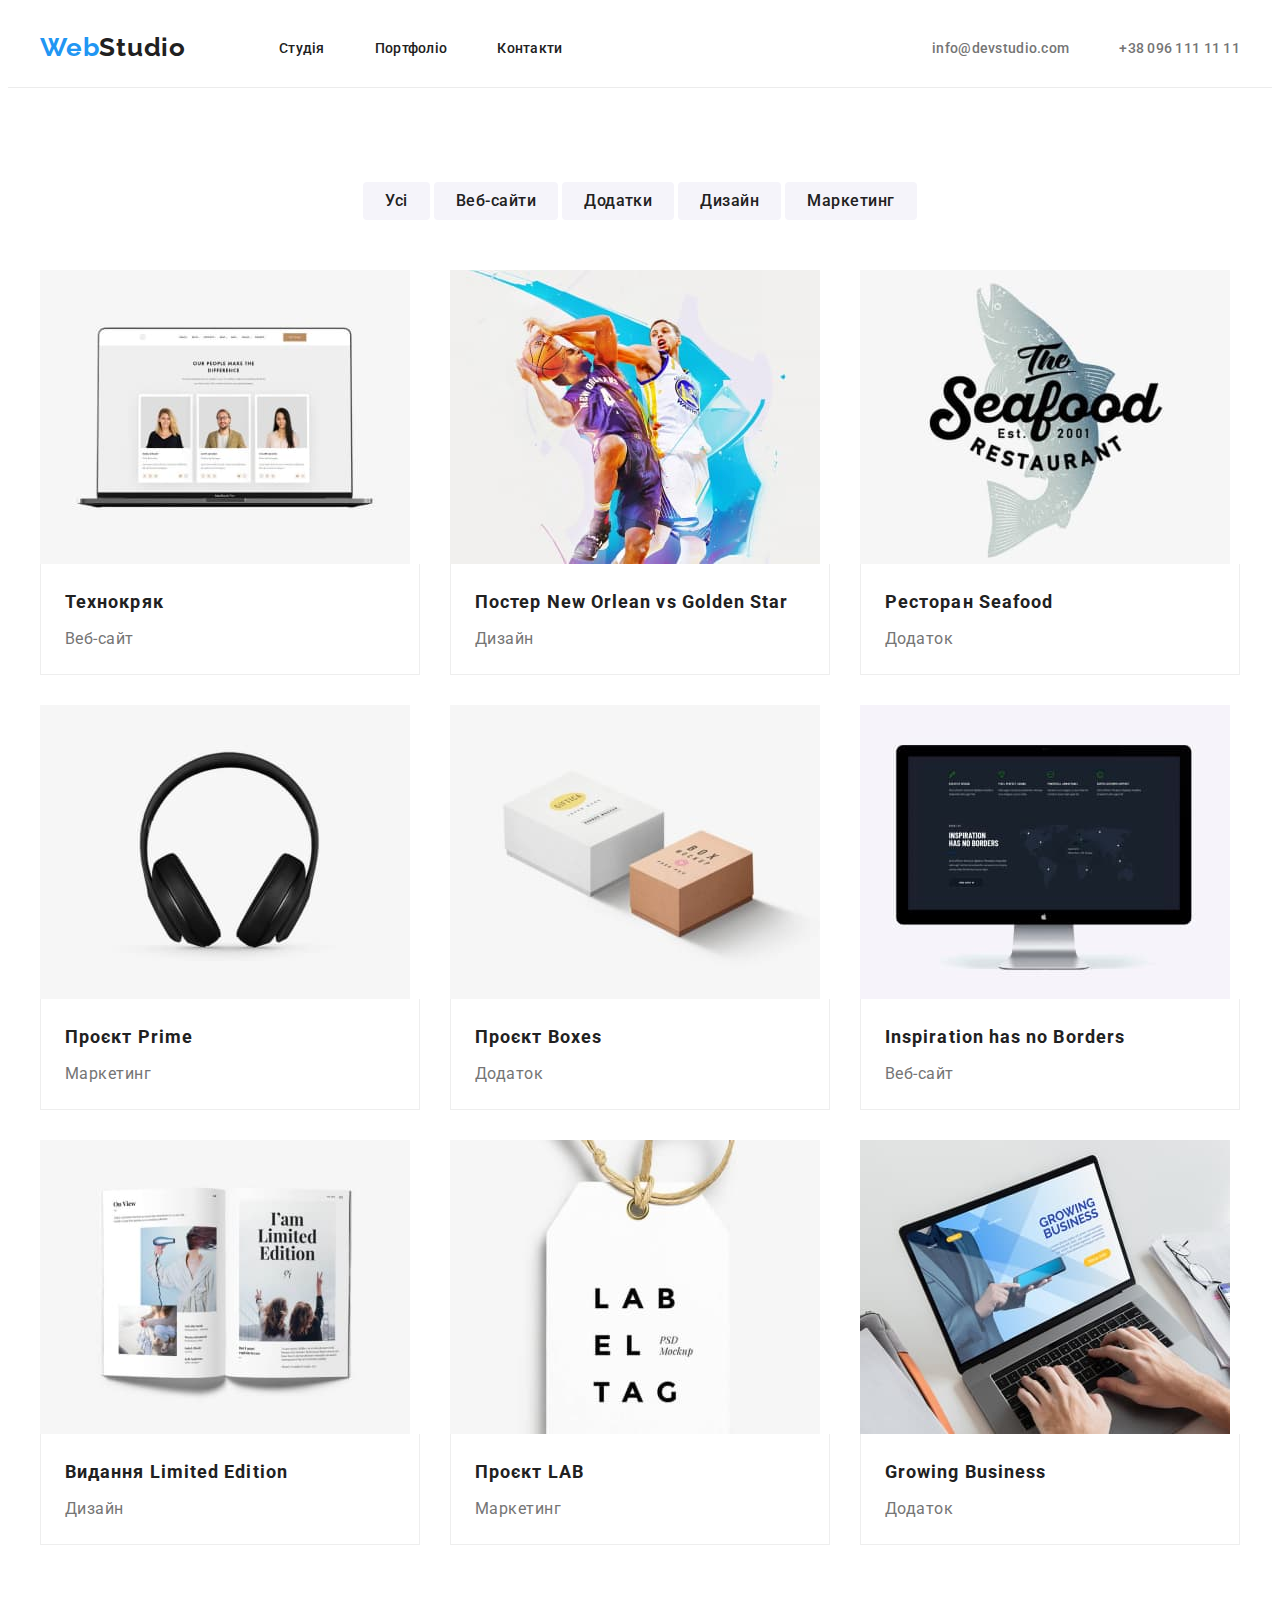
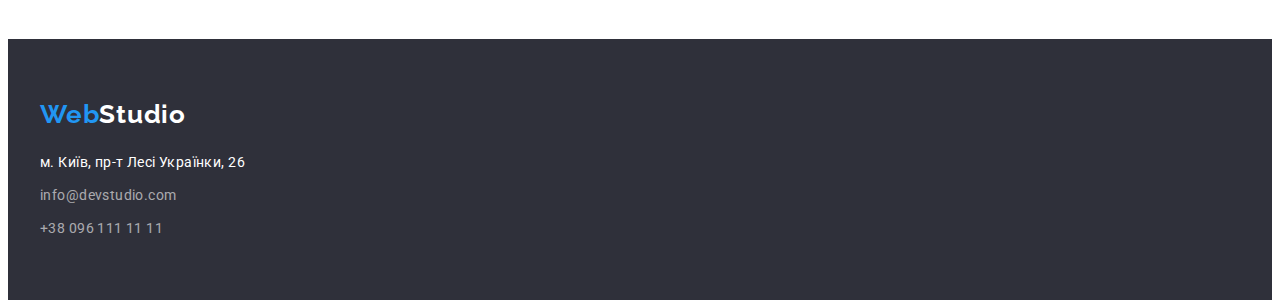
==== portfolio.html @ 1525b80c "Initial commit" ====
<!DOCTYPE html>
<html lang="uk">
  <head>
    <meta charset="UTF-8" />
    <meta http-equiv="X-UA-Compatible" content="IE=edge" />
    <meta name="viewport" content="width=device-width, initial-scale=1.0" />
    <title>Portfolio</title>
    <link rel="preconnect" href="https://fonts.googleapis.com" />
    <link rel="preconnect" href="https://fonts.gstatic.com" crossorigin />
    <link
      href="https://fonts.googleapis.com/css2?family=Raleway:wght@700&family=Roboto:wght@400;500;700;900&display=swap"
      rel="stylesheet"
    />
    <link
      rel="stylesheet"
      href="https://cdnjs.cloudflare.com/ajax/libs/modern-normalize/1.1.0/modern-normalize.min.css"
      integrity="sha512-wpPYUAdjBVSE4KJnH1VR1HeZfpl1ub8YT/NKx4PuQ5NmX2tKuGu6U/JRp5y+Y8XG2tV+wKQpNHVUX03MfMFn9Q=="
      crossorigin="anonymous"
      referrerpolicy="no-referrer"
    />
    <link rel="stylesheet" href="./css/styles.css" />
  </head>
  <body>
    <!-- верхня лінія -->
    <header class="header">
      <div class="header-container container">
        <a href="./" class="logotype-header link">
          Web<span class="logo-studio">Studio</span>
        </a>
        <nav class="header-nav">
          <ul class="nav-list header-nav-list list">
            <li class="nav-item">
              <a href="./index.html" class="nav-link link">Студія</a>
            </li>
            <li class="nav-item">
              <a href="./portfolio.html" class="nav-link link">Портфоліо</a>
            </li>
            <li class="nav-item">
              <a href="" class="nav-link link">Контакти</a>
            </li>
          </ul>
        </nav>
        <ul class="adress-header list">
          <li class="adress-item-header">
            <a
              href="mailto:info@devstudio.com"
              lang="en"
              class="header-mail link"
            >
              info@devstudio.com
            </a>
          </li>
          <li class="adress-item-header">
            <a href="tel:+380961111111" class="header-tel link"
              >+38 096 111 11 11
            </a>
          </li>
        </ul>
      </div>
    </header>
    <main>
      <section class="section main-section">
        <div class="container">
          <h1 class="visually-hidden">Portfolio</h1>
          <ul class="btn-list list">
            <li class="btn-item">
              <button class="filter-all filitr-btn" type="button">Усі</button>
            </li>
            <li class="btn-item">
              <button class="filitr-btn" type="button">Веб-сайти</button>
            </li>
            <li class="btn-item">
              <button class="filitr-btn" type="button">Додатки</button>
            </li>
            <li class="btn-item">
              <button class="filitr-btn" type="button">Дизайн</button>
            </li>
            <li class="btn-item">
              <button class="filitr-btn" type="button">Маркетинг</button>
            </li>
          </ul>
          <ul class="cards-set projects-list list">
            <li class="card-set-item projects">
              <a href="">
                <img
                  class="img"
                  width="370"
                  height="294"
                  src="./images/technocrack.jpg"
                  alt="веб-сайт"
                />
              </a>
              <div class="description-items">
                <h3 class="title-projects">Технокряк</h3>
                <p class="projects-description">Веб-сайт</p>
              </div>
            </li>
            <li class="card-set-item projects">
              <img
                class="img"
                width="370"
                height="294"
                src="./images/poster.jpg"
                alt="постер"
              />
              <div class="description-items">
                <h3 class="title-projects">
                  Постер <span lang="en">New Orlean vs Golden Star</span>
                </h3>
                <p class="projects-description">Дизайн</p>
              </div>
            </li>
            <li class="card-set-item projects">
              <img
                class="img"
                width="370"
                height="294"
                src="./images/restoran.jpg"
                alt="логотип ресторана"
              />
              <div class="description-items">
                <h3 class="title-projects">
                  Ресторан <span lang="en">Seafood</span>
                </h3>
                <p class="projects-description">Додаток</p>
              </div>
            </li>
            <li class="card-set-item projects">
              <img
                class="img"
                width="370"
                height="294"
                src="./images/prime.jpg"
                alt="навушники"
              />
              <div class="description-items">
                <h3 class="title-projects">
                  Проєкт <span lang="en">Prime</span>
                </h3>
                <p class="projects-description">Маркетинг</p>
              </div>
            </li>
            <li class="card-set-item projects">
              <img
                class="img"
                width="370"
                height="294"
                src="./images/boxes.jpg"
                alt="коробки"
              />
              <div class="description-items">
                <h3 class="title-projects">
                  Проєкт <span lang="en">Boxes</span>
                </h3>
                <p class="projects-description">Додаток</p>
              </div>
            </li>
            <li class="card-set-item projects">
              <img
                class="img"
                width="370"
                height="294"
                src="./images/inspiration.jpg"
                alt="монітор"
              />
              <div class="description-items">
                <h3 lang="en" class="title-projects">
                  Inspiration has no Borders
                </h3>
                <p class="projects-description">Веб-сайт</p>
              </div>
            </li>
            <li class="card-set-item projects">
              <img
                class="img"
                width="370"
                height="294"
                src="./images/limited.jpg"
                alt="журнал"
              />
              <div class="description-items">
                <h3 class="title-projects">
                  Видання <span lang="en">Limited Edition</span>
                </h3>
                <p class="projects-description">Дизайн</p>
              </div>
            </li>
            <li class="card-set-item projects">
              <img
                class="img"
                width="370"
                height="294"
                src="./images/lab.jpg"
                alt="єтікетка"
              />
              <div class="description-items">
                <h3 class="title-projects">
                  Проєкт <span lang="en">LAB</span>
                </h3>
                <p class="projects-description">Маркетинг</p>
              </div>
            </li>
            <li class="card-set-item projects">
              <img
                class="img"
                width="370"
                height="294"
                src="./images/business.jpg"
                alt="ноутбук"
              />
              <div class="description-items">
                <h3 lang="en" class="title-projects">Growing Business</h3>
                <p class="projects-description">Додаток</p>
              </div>
            </li>
          </ul>
        </div>
      </section>
    </main>
    <!-- підвал -->
    <footer class="footer">
      <div class="footer-container container">
        <a href="./" class="logotype-footer link"
          >Web<span class="logo-studio-footer">Studio</span>
        </a>
        <!-- address -->
        <address class="address-footer">
          <ul class="adress-list list">
            <li class="adress-item">
              <a
                class="adress-map link"
                href="https://goo.gl/maps/VwWJLxUoPXXP8kAFA"
                target="_blank"
                title="maps-google"
                >м. Київ, пр-т Лесі Українки, 26
              </a>
            </li>
            <li class="adress-item">
              <a
                lang="en"
                class="footer-mail link"
                href="mailto:info@devstudio.com"
                >info@devstudio.com</a
              >
            </li>
            <li class="adress-item">
              <a class="footer-tel link" href="tel:+380961111111"
                >+38 096 111 11 11</a
              >
            </li>
          </ul>
        </address>
      </div>
    </footer>
  </body>
</html>
---- css/styles.css ----
body {
  font-family: "roboto", sans-serif;
  color: var(--body-color);
  background-color: var(--body-background);
  /* width: 1600px; */
}
:root {
  --brand-color: #2196f3;
  --body-background: #ffffff;
  --body-color: #212121;
  --hover-focus-color-link: #2196f3;
  --tel-mail-footer-color: rgba(255, 255, 255, 0.6);
  --tel-mail-header-color: #757575;
  --indent: 30px;
  --items: 4;
}
/* reset start */
h1,
h2,
h3,
h4,
h5,
h6,
p {
  margin: 0;
}
.link {
  text-decoration: none;
  color: currentColor;
}
.list {
  list-style: none;
  margin: 0;
  padding: 0;
}
.img {
  display: block;
  max-width: 100%;
  height: auto;
}
/* reset end */
.container {
  width: 1200px;
  padding-left: 15px;
  padding-right: 15px;
  margin-left: auto;
  margin-right: auto;
}
.section {
  padding: 94px 0%;
}
.title-group {
  margin-bottom: 50px;
}
.cards-set {
  display: flex;
  flex-wrap: wrap;
  gap: var(--indent);
}
.card-set-item {
  flex-basis: calc(
    (100% - var(--indent) * (var(--items) - 1)) / (var(--items))
  );
}
/* ===============header================= */
.header {
  border-bottom: 1px solid #ececec;
}
.header-container {
  display: flex;
  align-items: center;
  flex-basis: 1200px;
  padding-left: 15px;
  padding-right: 15px;
}

.logotype-header {
  font-family: "Raleway", sans-serif;
  font-weight: 700;
  font-size: 26px;
  line-height: calc(31 / 26);
  letter-spacing: 0.03em;
  color: var(--brand-color);
  margin-right: 93px;
}
.logo-studio {
  color: #212121;
}
.header-nav {
  margin-right: auto;
}
.header-nav-list {
  display: flex;
  align-items: center;
  gap: 50px;
}
.nav-list {
}
.nav-item {
}
.nav-link {
  font-weight: 500;
  font-size: 14px;
  line-height: calc(16 / 14);
  letter-spacing: 0.02em;
  color: #212121;
}
.nav-link:hover,
.nav-link:focus {
  color: var(--hover-focus-color-link);
}
.nav-link,
.header-mail,
.header-tel {
  display: block;
  padding-top: 31.5px;
  padding-bottom: 31.5px;
}
.adress-header {
  display: flex;
  align-items: center;
  gap: 50px;
}
.adress-item-header {
  font-weight: 500;
  font-size: 14px;
  line-height: calc(16 / 14);
  letter-spacing: 0.02em;
}
.header-tel,
.header-mail {
  color: var(--tel-mail-header-color);
}
.header-mail:hover,
.header-mail:focus,
.header-tel:hover,
.header-tel:focus {
  color: var(--hover-focus-color-link);
}
/* ==============main============== */
/*-------------- title------------ */
.section-title {
  background-color: #2f303a;
  padding-top: 200px;
  padding-bottom: 200px;
}

.title {
  margin: auto;
  font-weight: 900;
  font-size: 44px;
  line-height: calc(60 / 44);
  text-align: center;
  letter-spacing: 0.06em;
  text-transform: uppercase;
  color: #ffffff;
  width: 700px;
  margin-bottom: 30px;
}
.title-btn {
  font-family: inherit;
  font-weight: 700;
  font-size: 16px;
  line-height: calc(30 / 16);
  letter-spacing: 0.06em;
  cursor: pointer;
  color: #ffffff;
  background: #2196f3;
  box-shadow: 0px 4px 4px rgba(0, 0, 0, 0.15);
  border-radius: 4px;
  display: block;
  margin: auto;
  padding: 8px 30px;
  min-width: 216px;
  min-height: 50px;
}
.title-btn:hover,
.title-btn:focus {
  background: #188ce8;
  box-shadow: 0px 4px 4px rgba(0, 0, 0, 0.15);
  border-radius: 4px;
}
/* -------------------main-porfolio------------------ */
.visually-hidden {
  position: absolute;
  white-space: nowrap;
  width: 1px;
  height: 1px;
  overflow: hidden;
  border: 0;
  padding: 0;
  clip: rect(0 0 0 0);
  clip-path: inset(50%);
  margin: -1px;
}
.main-section {
}
.btn-list {
  text-align: center;
  margin-bottom: 50px;
}
.btn-item {
  display: inline;
}
.filter-all {
  padding: 6px 25px;
}
.filitr-btn {
  font-family: inherit;
  font-weight: 500;
  font-size: 16px;
  line-height: calc(26 / 16);
  text-align: center;
  letter-spacing: 0.03em;
  color: #212121;
  background: #f5f4fa;
  border-radius: 4px;
  cursor: pointer;
  border: #f5f4fa;
  padding: 6px 22px;
}
.filitr-btn:hover,
.filitr-btn:focus {
  color: #ffffff;
  background: #2196f3;
  box-shadow: 0px 3px 1px rgba(0, 0, 0, 0.1), 0px 1px 2px rgba(0, 0, 0, 0.08),
    0px 2px 2px rgba(0, 0, 0, 0.12);
  border-radius: 4px;
}
.projects-list {
}
.projects {
  --items: 3;
}
.description-items {
  padding: 20px 24px;
  border: 1px solid #eeeeee;
  border-top: none;
}
.title-projects {
  font-weight: 700;
  font-size: 18px;
  line-height: calc(36 / 18);
  letter-spacing: 0.06em;
  margin-bottom: 4px;
}
.projects-description {
  font-size: 16px;
  line-height: calc(30 / 16);
  letter-spacing: 0.03em;
  color: #757575;
}
/* --------------features--------------- */
.features {
  padding-bottom: 0;
}
.features-list {
  display: flex;
}
.features-item {
  margin-right: 30px;
}
.features-title {
  font-weight: 700;
  font-size: 14px;
  line-height: calc(16 / 14);
  letter-spacing: 0.03em;
  text-transform: uppercase;
  margin-bottom: 10px;
}
.features-text {
  font-size: 14px;
  line-height: calc(24 / 14);
  letter-spacing: 0.03em;
  color: #757575;
  width: 270px;
}
/* ---------------------------skills------------------ */
.skills {
}
.skills-title {
  font-weight: 700;
  font-size: 36px;
  line-height: 42px;
  text-align: center;
  letter-spacing: 0.03em;
}
.skills-list {
  display: flex;
}
.skills-photo {
  --items: 3;
}
.box {
}
/* ---------------------team------------------- */
.team {
}
.team-title {
  font-weight: 700;
  font-size: 36px;
  line-height: calc(42 / 36);
  text-align: center;
  letter-spacing: 0.03em;
}
.team-list {
}

.team-photo {
  box-shadow: 0px 1px 3px rgba(0, 0, 0, 0.12), 0px 1px 1px rgba(0, 0, 0, 0.14),
    0px 2px 1px rgba(0, 0, 0, 0.2);
  border-radius: 0px 0px 4px 4px;
}
.team-img {
}
.team-wraper {
  padding-top: 30px;
  padding-bottom: 30px;
}
.personal-name {
  font-weight: 500;
  font-size: 16px;
  line-height: calc(19 / 16);
  margin-bottom: 10px;
  text-align: center;
  letter-spacing: 0.03em;
}
.position {
  font-size: 16px;
  line-height: calc(19 / 16);
  text-align: center;
  letter-spacing: 0.03em;
  color: #757575;
}
/* =======================footer==================== */
.footer {
  background-color: #2f303a;
  padding-top: 60px;
  padding-bottom: 60px;
}
.footer-container {
}
.logotype-footer {
  font-family: "Raleway", sans-serif;
  font-weight: 700;
  font-size: 26px;
  line-height: calc(31 / 26);
  letter-spacing: 0.03em;
  color: var(--brand-color);
  width: 145px;
  display: block;
  margin-bottom: 20px;
}
.logo-studio-footer {
  color: #ffffff;
}
.address-footer {
}
.adress-item {
  font-style: normal;
  font-size: 14px;
  line-height: calc(24 / 14);
  letter-spacing: 0.03em;
}
.adress-item:not(:last-child) {
  margin-bottom: 9px;
}
.adress-map {
  color: #ffffff;
}
.adress-map:hover,
.adress-map:focus {
  color: var(--hover-focus-color-link);
}

.footer-mail,
.footer-tel {
  color: var(--tel-mail-footer-color);
}
.footer-mail:hover,
.footer-mail:focus,
.footer-tel:hover,
.footer-tel:focus {
  color: var(--hover-focus-color-link);
}
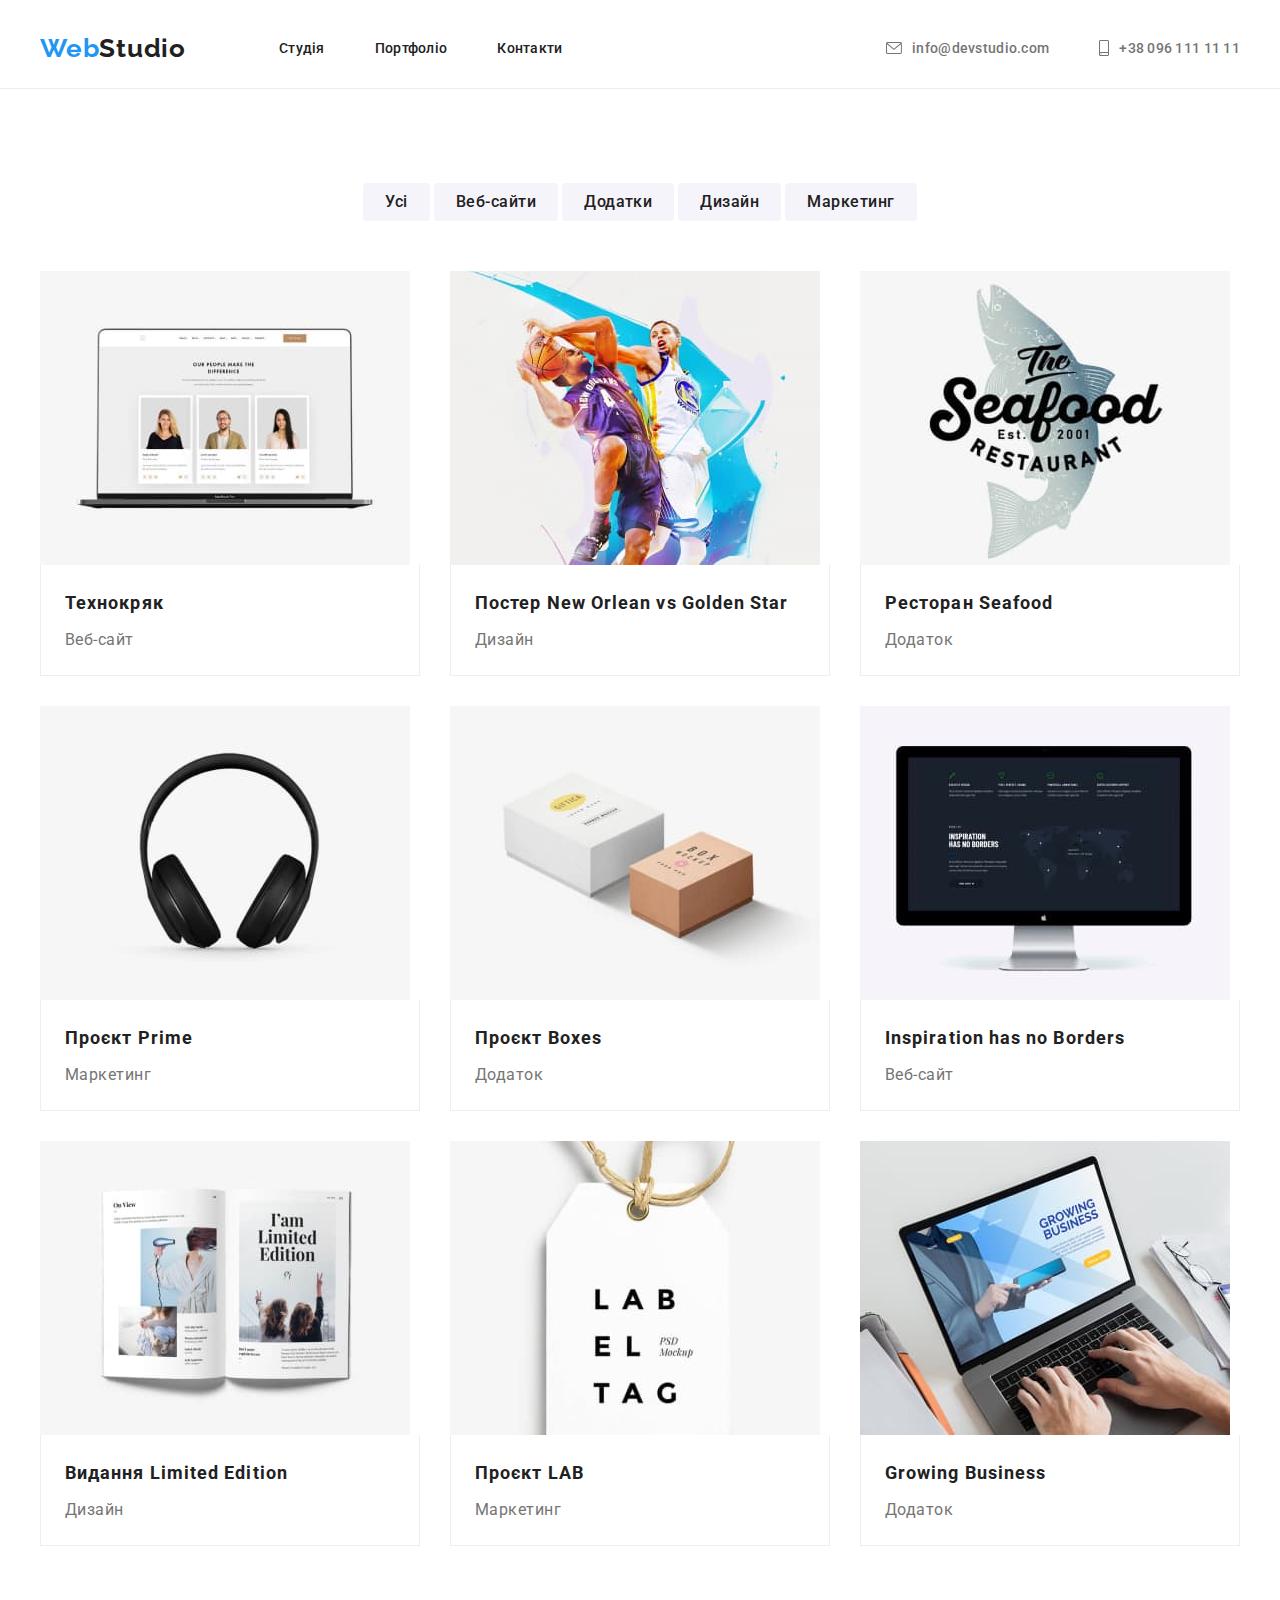
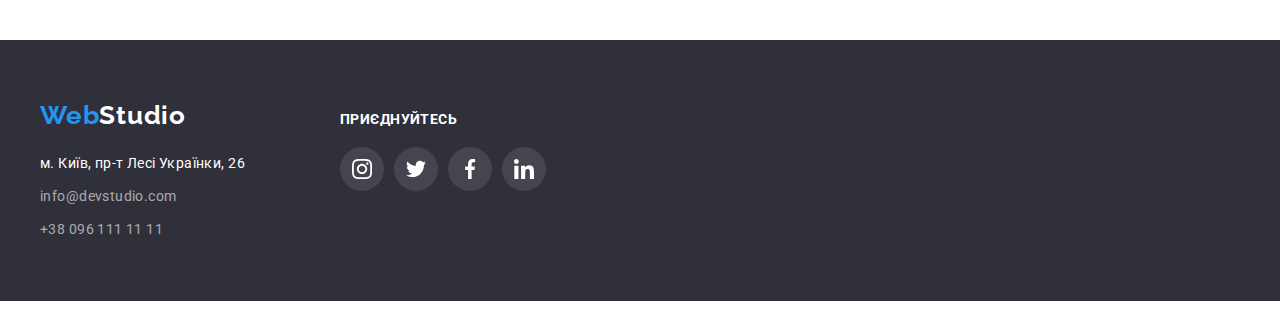
==== commit 7140c9ed: "добавлено іконки" ====
--- a/portfolio.html
+++ b/portfolio.html
@@ -47,12 +47,18 @@
               lang="en"
               class="header-mail link"
             >
+              <svg class="icon-mail">
+                <use xlink:href="./images/icons.svg#icon-envelope"></use>
+              </svg>
               info@devstudio.com
             </a>
           </li>
           <li class="adress-item-header">
             <a href="tel:+380961111111" class="header-tel link"
-              >+38 096 111 11 11
+              ><svg class="icon-tel">
+                <use xlink:href="./images/icons.svg#icon-smartphone"></use>
+              </svg>
+              +38 096 111 11 11
             </a>
           </li>
         </ul>
@@ -96,13 +102,15 @@
               </div>
             </li>
             <li class="card-set-item projects">
-              <img
-                class="img"
-                width="370"
-                height="294"
-                src="./images/poster.jpg"
-                alt="постер"
-              />
+              <a href="">
+                <img
+                  class="img"
+                  width="370"
+                  height="294"
+                  src="./images/poster.jpg"
+                  alt="постер"
+                />
+              </a>
               <div class="description-items">
                 <h3 class="title-projects">
                   Постер <span lang="en">New Orlean vs Golden Star</span>
@@ -111,13 +119,15 @@
               </div>
             </li>
             <li class="card-set-item projects">
-              <img
-                class="img"
-                width="370"
-                height="294"
-                src="./images/restoran.jpg"
-                alt="логотип ресторана"
-              />
+              <a href="">
+                <img
+                  class="img"
+                  width="370"
+                  height="294"
+                  src="./images/restoran.jpg"
+                  alt="логотип ресторана"
+                />
+              </a>
               <div class="description-items">
                 <h3 class="title-projects">
                   Ресторан <span lang="en">Seafood</span>
@@ -126,13 +136,15 @@
               </div>
             </li>
             <li class="card-set-item projects">
-              <img
-                class="img"
-                width="370"
-                height="294"
-                src="./images/prime.jpg"
-                alt="навушники"
-              />
+              <a href="">
+                <img
+                  class="img"
+                  width="370"
+                  height="294"
+                  src="./images/prime.jpg"
+                  alt="навушники"
+                />
+              </a>
               <div class="description-items">
                 <h3 class="title-projects">
                   Проєкт <span lang="en">Prime</span>
@@ -141,13 +153,15 @@
               </div>
             </li>
             <li class="card-set-item projects">
-              <img
-                class="img"
-                width="370"
-                height="294"
-                src="./images/boxes.jpg"
-                alt="коробки"
-              />
+              <a href="">
+                <img
+                  class="img"
+                  width="370"
+                  height="294"
+                  src="./images/boxes.jpg"
+                  alt="коробки"
+                />
+              </a>
               <div class="description-items">
                 <h3 class="title-projects">
                   Проєкт <span lang="en">Boxes</span>
@@ -156,13 +170,15 @@
               </div>
             </li>
             <li class="card-set-item projects">
-              <img
-                class="img"
-                width="370"
-                height="294"
-                src="./images/inspiration.jpg"
-                alt="монітор"
-              />
+              <a href="">
+                <img
+                  class="img"
+                  width="370"
+                  height="294"
+                  src="./images/inspiration.jpg"
+                  alt="монітор"
+                />
+              </a>
               <div class="description-items">
                 <h3 lang="en" class="title-projects">
                   Inspiration has no Borders
@@ -171,13 +187,15 @@
               </div>
             </li>
             <li class="card-set-item projects">
-              <img
-                class="img"
-                width="370"
-                height="294"
-                src="./images/limited.jpg"
-                alt="журнал"
-              />
+              <a href="">
+                <img
+                  class="img"
+                  width="370"
+                  height="294"
+                  src="./images/limited.jpg"
+                  alt="журнал"
+                />
+              </a>
               <div class="description-items">
                 <h3 class="title-projects">
                   Видання <span lang="en">Limited Edition</span>
@@ -186,13 +204,15 @@
               </div>
             </li>
             <li class="card-set-item projects">
-              <img
-                class="img"
-                width="370"
-                height="294"
-                src="./images/lab.jpg"
-                alt="єтікетка"
-              />
+              <a href="">
+                <img
+                  class="img"
+                  width="370"
+                  height="294"
+                  src="./images/lab.jpg"
+                  alt="єтікетка"
+                />
+              </a>
               <div class="description-items">
                 <h3 class="title-projects">
                   Проєкт <span lang="en">LAB</span>
@@ -201,13 +221,15 @@
               </div>
             </li>
             <li class="card-set-item projects">
-              <img
-                class="img"
-                width="370"
-                height="294"
-                src="./images/business.jpg"
-                alt="ноутбук"
-              />
+              <a href="">
+                <img
+                  class="img"
+                  width="370"
+                  height="294"
+                  src="./images/business.jpg"
+                  alt="ноутбук"
+                />
+              </a>
               <div class="description-items">
                 <h3 lang="en" class="title-projects">Growing Business</h3>
                 <p class="projects-description">Додаток</p>
@@ -220,37 +242,74 @@
     <!-- підвал -->
     <footer class="footer">
       <div class="footer-container container">
-        <a href="./" class="logotype-footer link"
-          >Web<span class="logo-studio-footer">Studio</span>
-        </a>
-        <!-- address -->
-        <address class="address-footer">
-          <ul class="adress-list list">
-            <li class="adress-item">
-              <a
-                class="adress-map link"
-                href="https://goo.gl/maps/VwWJLxUoPXXP8kAFA"
-                target="_blank"
-                title="maps-google"
-                >м. Київ, пр-т Лесі Українки, 26
-              </a>
-            </li>
-            <li class="adress-item">
-              <a
-                lang="en"
-                class="footer-mail link"
-                href="mailto:info@devstudio.com"
-                >info@devstudio.com</a
-              >
-            </li>
-            <li class="adress-item">
-              <a class="footer-tel link" href="tel:+380961111111"
-                >+38 096 111 11 11</a
-              >
+        <div class="footer-contacts">
+          <a href="./" class="logotype-footer link"
+            >Web<span class="logo-studio-footer">Studio</span>
+          </a>
+          <!-- address -->
+          <address class="address-footer">
+            <ul class="adress-list list">
+              <li class="adress-item">
+                <a
+                  class="adress-map link"
+                  href="https://goo.gl/maps/VwWJLxUoPXXP8kAFA"
+                  target="_blank"
+                  title="maps-google"
+                  >м. Київ, пр-т Лесі Українки, 26
+                </a>
+              </li>
+              <li class="adress-item">
+                <a
+                  lang="en"
+                  class="footer-mail link"
+                  href="mailto:info@devstudio.com"
+                  >info@devstudio.com</a
+                >
+              </li>
+              <li class="adress-item">
+                <a class="footer-tel link" href="tel:+380961111111"
+                  >+38 096 111 11 11</a
+                >
+              </li>
+            </ul>
+          </address>
+        </div>
+        <!-- Social -->
+        <div class="social-container">
+          <h2 class="title-social">приєднуйтесь</h2>
+          <ul class="social-lists list">
+            <li class="social-list">
+              <a href="" class="link-icon-footer">
+                <svg class="social-icon-footer">
+                  <use xlink:href="./images/icons.svg#icon-instagram"></use>
+                </svg>
+              </a>
+            </li>
+            <li class="social-list">
+              <a href="" class="link-icon-footer">
+                <svg class="social-icon-footer">
+                  <use xlink:href="./images/icons.svg#icon-twitter"></use>
+                </svg>
+              </a>
+            </li>
+            <li class="social-list">
+              <a href="" class="link-icon-footer">
+                <svg class="social-icon-footer">
+                  <use xlink:href="./images/icons.svg#icon-facebook"></use>
+                </svg>
+              </a>
+            </li>
+            <li class="social-list">
+              <a href="" class="link-icon-footer">
+                <svg class="social-icon-footer">
+                  <use xlink:href="./images/icons.svg#icon-linkedin"></use>
+                </svg>
+              </a>
             </li>
           </ul>
-        </address>
+        </div>
       </div>
+      <!-- Social -->
     </footer>
   </body>
 </html>
--- a/css/styles.css
+++ b/css/styles.css
@@ -2,7 +2,8 @@
   font-family: "roboto", sans-serif;
   color: var(--body-color);
   background-color: var(--body-background);
-  /* width: 1600px; */
+  margin-right: auto;
+  margin-left: auto;
 }
 :root {
   --brand-color: #2196f3;
@@ -13,6 +14,7 @@
   --tel-mail-header-color: #757575;
   --indent: 30px;
   --items: 4;
+  --color-icons: #757575;
 }
 /* reset start */
 h1,
@@ -69,9 +71,6 @@
 .header-container {
   display: flex;
   align-items: center;
-  flex-basis: 1200px;
-  padding-left: 15px;
-  padding-right: 15px;
 }
 
 .logotype-header {
@@ -94,10 +93,7 @@
   align-items: center;
   gap: 50px;
 }
-.nav-list {
-}
-.nav-item {
-}
+
 .nav-link {
   font-weight: 500;
   font-size: 14px;
@@ -108,13 +104,15 @@
 .nav-link:hover,
 .nav-link:focus {
   color: var(--hover-focus-color-link);
+  outline: none;
 }
 .nav-link,
 .header-mail,
 .header-tel {
-  display: block;
-  padding-top: 31.5px;
-  padding-bottom: 31.5px;
+  display: flex;
+  padding-top: 32px;
+  padding-bottom: 32px;
+  align-items: center;
 }
 .adress-header {
   display: flex;
@@ -127,22 +125,49 @@
   line-height: calc(16 / 14);
   letter-spacing: 0.02em;
 }
+.icon-mail {
+  height: 12px;
+  width: 16px;
+  margin-right: 10px;
+}
+.icon-tel {
+  width: 10px;
+  height: 16px;
+  margin-right: 10px;
+}
+
 .header-tel,
 .header-mail {
+  fill: var(--color-icons);
   color: var(--tel-mail-header-color);
 }
+
 .header-mail:hover,
 .header-mail:focus,
 .header-tel:hover,
 .header-tel:focus {
   color: var(--hover-focus-color-link);
+  fill: var(--hover-focus-color-link);
+  outline: none;
 }
 /* ==============main============== */
 /*-------------- title------------ */
 .section-title {
+  width: 1600px;
+  margin-left: auto;
+  margin-right: auto;
   background-color: #2f303a;
   padding-top: 200px;
   padding-bottom: 200px;
+  background-image: linear-gradient(
+      to right,
+      rgba(47, 48, 58, 0.4),
+      rgba(47, 48, 58, 0.4)
+    ),
+    url(../images//overlay.jpg);
+  background-repeat: no-repeat;
+  background-position: center;
+  background-size: cover;
 }
 
 .title {
@@ -193,8 +218,7 @@
   clip-path: inset(50%);
   margin: -1px;
 }
-.main-section {
-}
+
 .btn-list {
   text-align: center;
   margin-bottom: 50px;
@@ -227,10 +251,14 @@
     0px 2px 2px rgba(0, 0, 0, 0.12);
   border-radius: 4px;
 }
-.projects-list {
-}
+
 .projects {
   --items: 3;
+}
+.projects:hover,
+.projects:focus {
+  box-shadow: 0px 1px 1px rgba(0, 0, 0, 0.12), 0px 4px 4px rgba(0, 0, 0, 0.06),
+    1px 4px 6px rgba(0, 0, 0, 0.16);
 }
 .description-items {
   padding: 20px 24px;
@@ -257,9 +285,10 @@
 .features-list {
   display: flex;
 }
-.features-item {
+.features-item:not(:last-child) {
   margin-right: 30px;
 }
+
 .features-title {
   font-weight: 700;
   font-size: 14px;
@@ -275,9 +304,17 @@
   color: #757575;
   width: 270px;
 }
+.features-icon {
+  height: 120px;
+  margin-bottom: 30px;
+  text-align: center;
+  background-color: #f5f4fa;
+  border-radius: 4px;
+  padding-top: 25px;
+  padding-bottom: 25px;
+}
 /* ---------------------------skills------------------ */
-.skills {
-}
+
 .skills-title {
   font-weight: 700;
   font-size: 36px;
@@ -291,10 +328,10 @@
 .skills-photo {
   --items: 3;
 }
-.box {
-}
+
 /* ---------------------team------------------- */
 .team {
+  background: #f5f4fa;
 }
 .team-title {
   font-weight: 700;
@@ -302,8 +339,6 @@
   line-height: calc(42 / 36);
   text-align: center;
   letter-spacing: 0.03em;
-}
-.team-list {
 }
 
 .team-photo {
@@ -311,8 +346,7 @@
     0px 2px 1px rgba(0, 0, 0, 0.2);
   border-radius: 0px 0px 4px 4px;
 }
-.team-img {
-}
+
 .team-wraper {
   padding-top: 30px;
   padding-bottom: 30px;
@@ -331,7 +365,69 @@
   text-align: center;
   letter-spacing: 0.03em;
   color: #757575;
-}
+  margin-bottom: 16px;
+}
+.social-items {
+  display: flex;
+  justify-content: center;
+}
+.social-items:not(:first-child) {
+  gap: 10px;
+}
+.social-link {
+  display: flex;
+  align-items: center;
+  justify-content: center;
+  width: 44px;
+  height: 44px;
+  border-radius: 50%;
+}
+.icon {
+  fill: #afb1b8;
+}
+.social-link:hover,
+.social-link:focus {
+  background-color: var(--hover-focus-color-link);
+  outline: none;
+}
+.social-link:hover svg,
+.social-link:focus svg {
+  fill: var(--body-background);
+}
+/* ========================Clients================ */
+.title-clients {
+  font-weight: 700;
+  font-size: 36px;
+  line-height: calc(42 / 36);
+  text-align: center;
+  letter-spacing: 0.03em;
+  margin-bottom: 50px;
+}
+.clients-list {
+  --items: 6;
+}
+.client-link {
+  display: flex;
+  width: 170px;
+  height: 92px;
+  border: 1px solid #afb1b8;
+  border-radius: 4px;
+  align-items: center;
+  justify-content: center;
+  fill: #afb1b8;
+}
+.client-item-icon {
+  display: block;
+}
+
+.client-link:hover,
+.client-link:focus {
+  fill: var(--hover-focus-color-link);
+  border-color: var(--hover-focus-color-link);
+  outline: none;
+}
+
+/* ========================Clients================ */
 /* =======================footer==================== */
 .footer {
   background-color: #2f303a;
@@ -339,6 +435,11 @@
   padding-bottom: 60px;
 }
 .footer-container {
+  display: flex;
+  align-items: baseline;
+}
+.footer-container:not(last-child) {
+  gap: 95px;
 }
 .logotype-footer {
   font-family: "Raleway", sans-serif;
@@ -347,20 +448,18 @@
   line-height: calc(31 / 26);
   letter-spacing: 0.03em;
   color: var(--brand-color);
-  width: 145px;
   display: block;
   margin-bottom: 20px;
 }
 .logo-studio-footer {
   color: #ffffff;
-}
-.address-footer {
 }
 .adress-item {
   font-style: normal;
   font-size: 14px;
   line-height: calc(24 / 14);
   letter-spacing: 0.03em;
+  display: block;
 }
 .adress-item:not(:last-child) {
   margin-bottom: 9px;
@@ -371,15 +470,59 @@
 .adress-map:hover,
 .adress-map:focus {
   color: var(--hover-focus-color-link);
+  outline: none;
 }
 
 .footer-mail,
 .footer-tel {
   color: var(--tel-mail-footer-color);
+  outline: none;
 }
 .footer-mail:hover,
 .footer-mail:focus,
 .footer-tel:hover,
 .footer-tel:focus {
   color: var(--hover-focus-color-link);
-}
+  outline: none;
+}
+.title-social {
+  font-weight: 700;
+  font-size: 14px;
+  line-height: calc(16 / 14);
+  letter-spacing: 0.03em;
+  text-transform: uppercase;
+  color: #ffffff;
+  margin-bottom: 20px;
+}
+.social-lists {
+  display: flex;
+}
+.social-list {
+  width: 44px;
+  height: 44px;
+}
+.link-icon-footer {
+  display: flex;
+  align-items: center;
+  justify-content: center;
+  width: 44px;
+  height: 44px;
+  border-radius: 50%;
+  background: rgba(255, 255, 255, 0.1);
+}
+.social-icon-footer {
+  height: 20px;
+  width: 20px;
+  fill: #ffffff;
+}
+.link-icon-footer:hover,
+.link-icon-footer:focus {
+  background-color: var(--hover-focus-color-link);
+  outline: none;
+}
+.social-lists {
+  display: flex;
+}
+.social-lists:not(:first-child) {
+  gap: 10px;
+}
